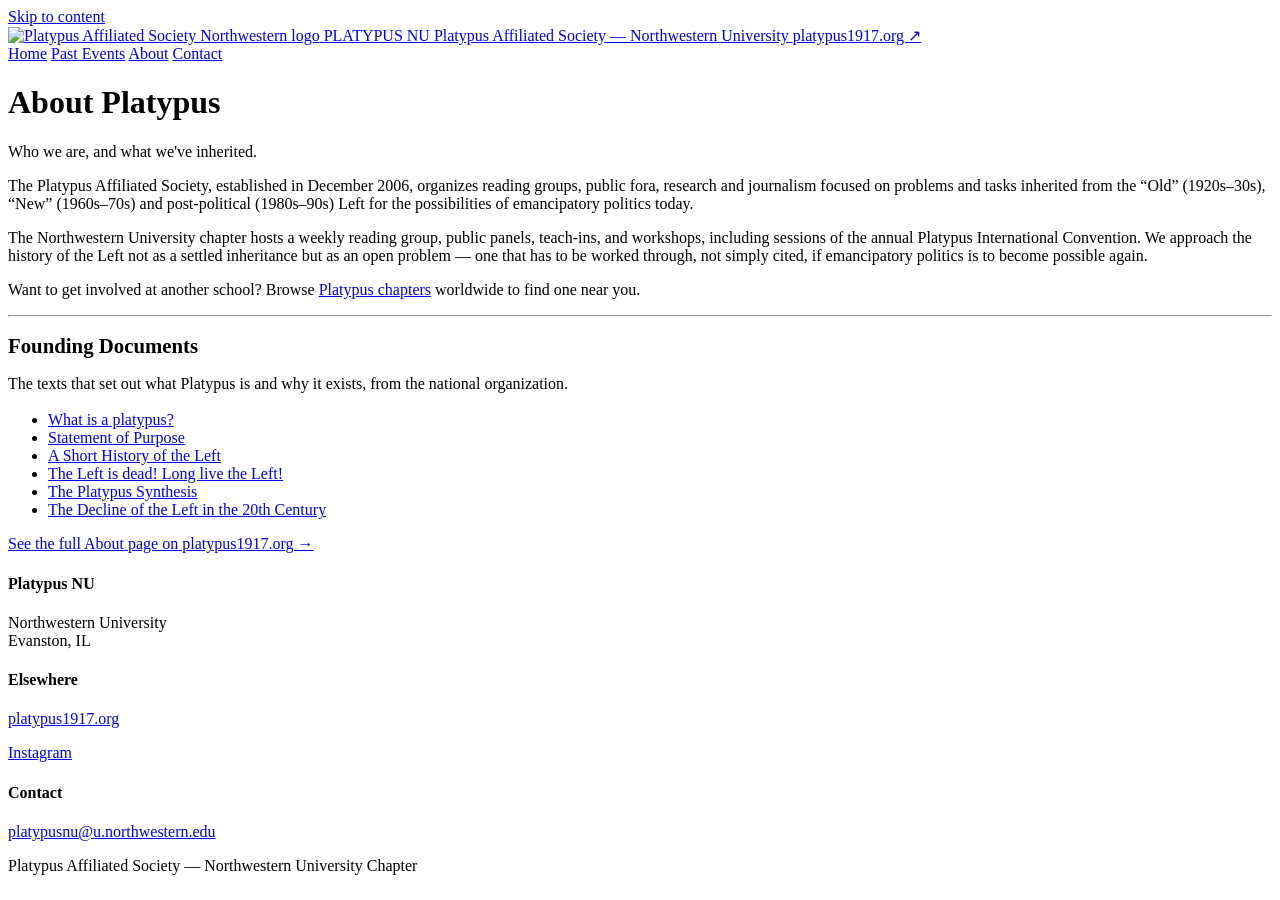
==== about.html @ c0bfe0c3 "Initial site" ====
<!DOCTYPE html>
<html lang="en">
<head>
<meta charset="UTF-8">
<meta name="viewport" content="width=device-width, initial-scale=1">
<title>About — Platypus NU</title>
<meta name="description" content="About the Platypus Affiliated Society and the Northwestern University chapter.">
<link rel="icon" href="assets/img/PlatypusNU_Logo_Transparent_High_Res.png">
<link rel="stylesheet" href="assets/style.css">
</head>
<body>
<a class="skip-link" href="#main">Skip to content</a>

<header class="masthead">
  <div class="masthead-top">
    <a class="brand quiet" href="index.html">
      <img src="assets/img/PlatypusNU_Logo_Transparent_High_Res.png" alt="Platypus Affiliated Society Northwestern logo">
      <span class="brand-text">
        <span class="title">PLATYPUS NU</span>
        <span class="subtitle">Platypus Affiliated Society — Northwestern University</span>
      </span>
    </a>
    <a class="main-link" href="https://platypus1917.org" target="_blank" rel="noopener">platypus1917.org &nearr;</a>
  </div>
  <nav class="tabs" aria-label="Site sections">
    <a href="index.html">Home</a>
    <a href="events.html">Past Events</a>
    <a class="current" href="about.html">About</a>
    <a href="contact.html">Contact</a>
  </nav>
</header>

<main id="main">

  <div class="page-head">
    <h1>About Platypus</h1>
    <p class="dek">Who we are, and what we've inherited.</p>
  </div>

  <p class="blurb">The Platypus Affiliated Society, established in December 2006, organizes reading groups, public fora, research and journalism focused on problems and tasks inherited from the &ldquo;Old&rdquo; (1920s&ndash;30s), &ldquo;New&rdquo; (1960s&ndash;70s) and post-political (1980s&ndash;90s) Left for the possibilities of emancipatory politics today.</p>

  <p>The Northwestern University chapter hosts a weekly reading group, public panels, teach-ins, and workshops, including sessions of the annual Platypus International Convention. We approach the history of the Left not as a settled inheritance but as an open problem &mdash; one that has to be worked through, not simply cited, if emancipatory politics is to become possible again.</p>

  <p>Want to get involved at another school? Browse <a href="https://platypus1917.org/chapters/" target="_blank" rel="noopener">Platypus chapters</a> worldwide to find one near you.</p>

  <hr class="rule">

  <h2 style="font-size:1.3rem;">Founding Documents</h2>
  <p class="dek" style="margin-bottom:18px;">The texts that set out what Platypus is and why it exists, from the national organization.</p>

  <ul class="doc-list">
    <li><a href="https://platypus1917.org/about/what-is-a-platypus/" target="_blank" rel="noopener">What is a platypus?</a></li>
    <li><a href="https://platypus1917.org/about/statement-of-purpose/" target="_blank" rel="noopener">Statement of Purpose</a></li>
    <li><a href="https://platypus1917.org/about/a-short-history-of-the-left/" target="_blank" rel="noopener">A Short History of the Left</a></li>
    <li><a href="https://platypus1917.org/about/the-left-is-dead-long-live-the-left/" target="_blank" rel="noopener">The Left is dead! Long live the Left!</a></li>
    <li><a href="https://platypus1917.org/the-platypus-synthesis/" target="_blank" rel="noopener">The Platypus Synthesis</a></li>
    <li><a href="https://platypus1917.org/the-decline-of-the-left-in-the-20th-century/" target="_blank" rel="noopener">The Decline of the Left in the 20th Century</a></li>
  </ul>

  <p class="section-gap"><a href="https://platypus1917.org/about/" target="_blank" rel="noopener">See the full About page on platypus1917.org &rarr;</a></p>

</main>

<footer>
  <div class="footer-inner">
    <div class="col">
      <h4>Platypus NU</h4>
      <p>Northwestern University<br>Evanston, IL</p>
    </div>
    <div class="col">
      <h4>Elsewhere</h4>
      <p><a href="https://platypus1917.org" target="_blank" rel="noopener">platypus1917.org</a></p>
      <p><a href="https://instagram.com/nu.platypus" target="_blank" rel="noopener">Instagram</a></p>
    </div>
    <div class="col">
      <h4>Contact</h4>
      <p><a href="mailto:platypusnu@u.northwestern.edu">platypusnu@u.northwestern.edu</a></p>
    </div>
  </div>
  <p class="footer-bottom">Platypus Affiliated Society — Northwestern University Chapter</p>
</footer>

</body>
</html>
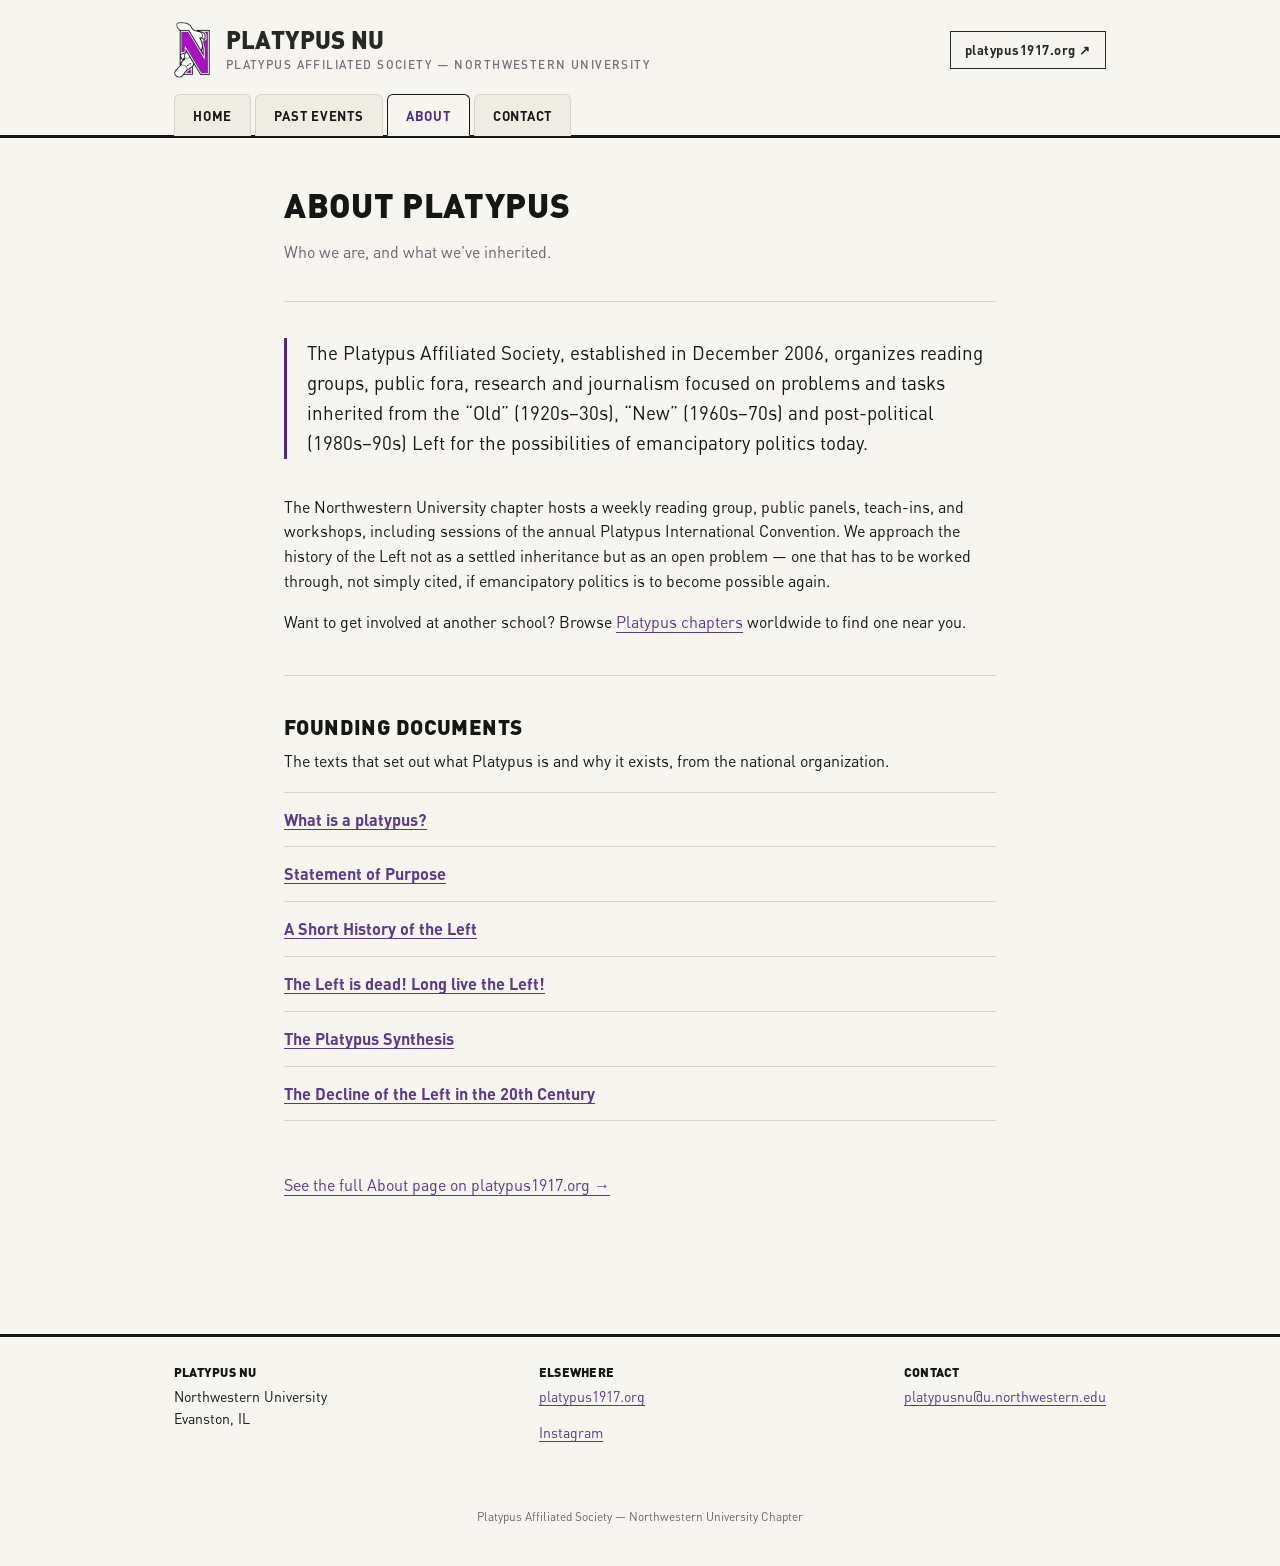
==== commit adcfaa2b: "Update about.html" ====
--- a/about.html
+++ b/about.html
@@ -5,7 +5,7 @@
 <meta name="viewport" content="width=device-width, initial-scale=1">
 <title>About — Platypus NU</title>
 <meta name="description" content="About the Platypus Affiliated Society and the Northwestern University chapter.">
-<link rel="icon" href="assets/img/PlatypusNU_Logo_Transparent_High_Res.png">
+<link rel="icon" href="assets/img/favico.ico">
 <link rel="stylesheet" href="assets/style.css">
 </head>
 <body>
@@ -14,7 +14,7 @@
 <header class="masthead">
   <div class="masthead-top">
     <a class="brand quiet" href="index.html">
-      <img src="assets/img/PlatypusNU_Logo_Transparent_High_Res.png" alt="Platypus Affiliated Society Northwestern logo">
+      <img src="assets/img/PlatypusNU-Logo-Transparent-High-Res.png" alt="Platypus Affiliated Society Northwestern logo">
       <span class="brand-text">
         <span class="title">PLATYPUS NU</span>
         <span class="subtitle">Platypus Affiliated Society — Northwestern University</span>
--- a/assets/style.css
+++ b/assets/style.css
@@ -0,0 +1,668 @@
+/* ===========================================================
+   Platypus Affiliated Society — Northwestern Chapter
+   =========================================================== */
+
+@font-face {
+  font-family: "DIN";
+  src: url("fonts/DIN-Light.otf") format("opentype");
+  font-weight: 300;
+  font-style: normal;
+}
+@font-face {
+  font-family: "DIN";
+  src: url("fonts/DIN-Regular.otf") format("opentype");
+  font-weight: 400;
+  font-style: normal;
+}
+@font-face {
+  font-family: "DIN";
+  src: url("fonts/DIN-RegularAlternate.otf") format("opentype");
+  font-weight: 400;
+  font-style: italic;
+}
+@font-face {
+  font-family: "DIN";
+  src: url("fonts/DIN-Medium.otf") format("opentype");
+  font-weight: 500;
+  font-style: normal;
+}
+@font-face {
+  font-family: "DIN";
+  src: url("fonts/DIN-Bold.otf") format("opentype");
+  font-weight: 700;
+  font-style: normal;
+}
+@font-face {
+  font-family: "DIN";
+  src: url("fonts/DIN-Black.otf") format("opentype");
+  font-weight: 900;
+  font-style: normal;
+}
+@font-face {
+  font-family: "DIN Alt";
+  src: url("fonts/DIN-BlackAlternate.otf") format("opentype");
+  font-weight: 900;
+  font-style: normal;
+}
+
+:root {
+  --paper: #f7f5f0;
+  --paper-dim: #efece4;
+  --ink: #161616;
+  --purple: #4e2a84;
+  --purple-deep: #371d5e;
+  --purple-tint: #efe9f7;
+  --rule: #d8d4cb;
+  --muted: #6b6470;
+  --stamp-red: #9c2b2b;
+  --maxw: 760px;
+}
+
+* { box-sizing: border-box; }
+
+html {
+  scroll-behavior: smooth;
+}
+
+body {
+  margin: 0;
+  background: var(--paper);
+  color: var(--ink);
+  font-family: "DIN", Arial, sans-serif;
+  font-weight: 400;
+  font-size: 16px;
+  line-height: 1.55;
+  -webkit-font-smoothing: antialiased;
+}
+
+a {
+  color: var(--purple);
+  text-decoration: none;
+  border-bottom: 1px solid currentColor;
+  opacity: 0.92;
+}
+a:hover { opacity: 1; }
+a.quiet { border-bottom: none; }
+
+h1, h2, h3, h4 {
+  font-family: "DIN", Arial, sans-serif;
+  font-weight: 900;
+  text-transform: uppercase;
+  letter-spacing: 0.02em;
+  margin: 0 0 0.5em;
+  line-height: 1.1;
+}
+
+p { margin: 0 0 1em; }
+
+.eyebrow {
+  font-weight: 500;
+  text-transform: uppercase;
+  letter-spacing: 0.14em;
+  font-size: 0.72rem;
+  color: var(--muted);
+}
+
+/* ---------- Skip link ---------- */
+.skip-link {
+  position: absolute;
+  left: -999px;
+  top: 0;
+  background: var(--purple);
+  color: #fff;
+  padding: 10px 16px;
+  z-index: 999;
+}
+.skip-link:focus {
+  left: 12px;
+  top: 12px;
+}
+
+:focus-visible {
+  outline: 3px solid var(--purple);
+  outline-offset: 2px;
+}
+
+/* ---------- Masthead ---------- */
+.masthead {
+  border-bottom: 3px solid var(--ink);
+  background: var(--paper);
+}
+
+.masthead-top {
+  max-width: 980px;
+  margin: 0 auto;
+  display: flex;
+  align-items: center;
+  justify-content: space-between;
+  gap: 20px;
+  padding: 22px 24px 16px;
+}
+
+.brand {
+  display: flex;
+  align-items: center;
+  gap: 16px;
+  border-bottom: none;
+}
+
+.brand img {
+  height: 56px;
+  width: auto;
+  display: block;
+}
+
+.brand-text {
+  display: flex;
+  flex-direction: column;
+}
+
+.brand-text .title {
+  font-family: "DIN Alt", "DIN", Arial, sans-serif;
+  font-weight: 900;
+  font-size: 1.5rem;
+  letter-spacing: 0.01em;
+  line-height: 1;
+  color: var(--ink);
+}
+
+.brand-text .subtitle {
+  margin-top: 4px;
+  font-size: 0.74rem;
+  letter-spacing: 0.12em;
+  text-transform: uppercase;
+  color: var(--muted);
+  font-weight: 500;
+}
+
+.main-link {
+  font-size: 0.82rem;
+  font-weight: 700;
+  letter-spacing: 0.04em;
+  white-space: nowrap;
+  border: 1.5px solid var(--ink);
+  padding: 8px 14px;
+  border-bottom: 1.5px solid var(--ink);
+  color: var(--ink);
+  transition: background 0.15s, color 0.15s;
+}
+.main-link:hover {
+  background: var(--ink);
+  color: var(--paper);
+}
+
+/* tab nav styled like index-card tabs */
+nav.tabs {
+  max-width: 980px;
+  margin: 0 auto;
+  display: flex;
+  flex-wrap: wrap;
+  gap: 0;
+  padding: 0 24px;
+}
+
+nav.tabs a {
+  border-bottom: none;
+  font-weight: 700;
+  text-transform: uppercase;
+  letter-spacing: 0.06em;
+  font-size: 0.82rem;
+  padding: 11px 18px 9px;
+  color: var(--ink);
+  border: 1px solid var(--rule);
+  border-bottom: none;
+  border-radius: 6px 6px 0 0;
+  background: var(--paper-dim);
+  margin-bottom: -1px;
+  margin-right: 4px;
+  opacity: 1;
+}
+
+nav.tabs a.current {
+  background: var(--paper);
+  border-color: var(--ink);
+  border-bottom: 1px solid var(--paper);
+  color: var(--purple);
+}
+
+nav.tabs a:hover:not(.current) {
+  background: #fff;
+}
+
+/* ---------- Layout shell ---------- */
+main {
+  max-width: var(--maxw);
+  margin: 0 auto;
+  padding: 48px 24px 80px;
+}
+
+.wide main { max-width: 880px; }
+
+footer {
+  border-top: 3px solid var(--ink);
+  margin-top: 40px;
+}
+
+.footer-inner {
+  max-width: 980px;
+  margin: 0 auto;
+  padding: 28px 24px 36px;
+  display: flex;
+  flex-wrap: wrap;
+  gap: 24px;
+  justify-content: space-between;
+  align-items: flex-start;
+}
+
+.footer-inner .col {
+  min-width: 200px;
+}
+
+.footer-inner h4 {
+  font-size: 0.78rem;
+  margin-bottom: 0.6em;
+}
+
+.footer-inner p, .footer-inner a {
+  font-size: 0.88rem;
+}
+
+.footer-bottom {
+  text-align: center;
+  font-size: 0.74rem;
+  color: var(--muted);
+  padding: 14px 0 28px;
+}
+
+/* ---------- Page header block ---------- */
+.page-head {
+  margin-bottom: 36px;
+  border-bottom: 1px solid var(--rule);
+  padding-bottom: 20px;
+}
+
+.page-head h1 {
+  font-size: 2.1rem;
+}
+
+.page-head .dek {
+  color: var(--muted);
+  font-size: 1rem;
+  max-width: 60ch;
+}
+
+/* ---------- Bulletin board (landing page) ---------- */
+.board {
+  display: grid;
+  grid-template-columns: 1fr 1fr;
+  gap: 18px;
+  margin-bottom: 8px;
+}
+
+.board .card.span-2 { grid-column: 1 / -1; }
+
+.card {
+  position: relative;
+  background: #fff;
+  border: 1px solid var(--rule);
+  padding: 22px 22px 20px;
+  box-shadow: 2px 3px 0 rgba(22,22,22,0.05);
+}
+
+.card .eyebrow { margin-bottom: 8px; }
+
+.card h2 {
+  font-size: 1.05rem;
+  margin-bottom: 14px;
+}
+
+.pin {
+  position: absolute;
+  top: -9px;
+  left: 22px;
+  width: 18px;
+  height: 18px;
+  border-radius: 50%;
+  background: var(--purple);
+  box-shadow: 0 2px 3px rgba(0,0,0,0.25);
+}
+
+.card.tilt-l { transform: rotate(-0.6deg); }
+.card.tilt-r { transform: rotate(0.5deg); }
+
+/* schedule card */
+.sched-row {
+  display: flex;
+  justify-content: space-between;
+  gap: 12px;
+  padding: 9px 0;
+  border-bottom: 1px dashed var(--rule);
+  font-size: 0.93rem;
+}
+.sched-row:last-child { border-bottom: none; }
+.sched-row .what { font-weight: 700; }
+.sched-row .when { color: var(--muted); text-align: right; }
+
+/* events feed (mini, on landing) */
+.event-mini {
+  padding: 10px 0;
+  border-bottom: 1px solid var(--rule);
+}
+.event-mini:last-child { border-bottom: none; }
+.event-mini .date-tag {
+  display: inline-block;
+  font-size: 0.7rem;
+  font-weight: 700;
+  letter-spacing: 0.06em;
+  text-transform: uppercase;
+  color: var(--purple);
+  margin-bottom: 3px;
+}
+.event-mini .name { font-weight: 700; font-size: 0.97rem; }
+.event-mini .meta { color: var(--muted); font-size: 0.84rem; }
+
+.empty-note {
+  color: var(--muted);
+  font-style: italic;
+  font-size: 0.92rem;
+  padding: 6px 0 2px;
+}
+
+/* publication card */
+.pub-issue-num {
+  font-family: "DIN Alt", "DIN", Arial, sans-serif;
+  font-weight: 900;
+  font-size: 2.1rem;
+  color: var(--purple);
+  line-height: 1;
+}
+.pub-card h3 {
+  font-size: 1rem;
+  text-transform: none;
+  letter-spacing: normal;
+  margin: 6px 0 4px;
+}
+.pub-card .byline {
+  font-size: 0.82rem;
+  color: var(--muted);
+  margin-bottom: 8px;
+}
+.pub-card .excerpt {
+  font-size: 0.92rem;
+  color: var(--ink);
+}
+
+.pub-card-head {
+  display: flex;
+  align-items: center;
+  justify-content: space-between;
+  gap: 12px;
+}
+
+.pub-nav {
+  display: flex;
+  align-items: center;
+  gap: 8px;
+}
+
+.pub-nav button {
+  font-family: inherit;
+  font-size: 0.85rem;
+  font-weight: 700;
+  width: 26px;
+  height: 26px;
+  border: 1px solid var(--rule);
+  background: var(--paper-dim);
+  color: var(--ink);
+  cursor: pointer;
+  line-height: 1;
+}
+
+.pub-nav button:hover {
+  background: var(--purple);
+  color: #fff;
+  border-color: var(--purple);
+}
+
+.pub-counter {
+  font-size: 0.72rem;
+  color: var(--muted);
+  letter-spacing: 0.05em;
+  min-width: 32px;
+  text-align: center;
+}
+
+.read-more {
+  display: inline-block;
+  margin-top: 10px;
+  font-size: 0.8rem;
+  font-weight: 700;
+  text-transform: uppercase;
+  letter-spacing: 0.05em;
+}
+
+/* instagram feed */
+.ig-strip {
+  margin-top: 8px;
+}
+.ig-handle {
+  font-weight: 700;
+}
+.ig-grid {
+  display: grid;
+  grid-template-columns: repeat(3, 1fr);
+  gap: 10px;
+  margin-top: 12px;
+}
+.ig-tile {
+  aspect-ratio: 1 / 1;
+  background: var(--purple-tint);
+  border: 1px solid var(--rule);
+  display: flex;
+  align-items: center;
+  justify-content: center;
+  padding: 10px;
+  text-align: center;
+  font-size: 0.74rem;
+  color: var(--purple-deep);
+  line-height: 1.3;
+}
+.ig-tile .tag {
+  font-weight: 700;
+  display: block;
+  margin-bottom: 4px;
+}
+
+/* ---------- Past events feed ---------- */
+.events-feed {
+  border-top: 1px solid var(--rule);
+}
+
+.event-row {
+  display: grid;
+  grid-template-columns: 132px 1fr;
+  gap: 18px;
+  padding: 18px 0;
+  border-bottom: 1px solid var(--rule);
+}
+
+.event-row .date-col {
+  font-size: 0.82rem;
+  color: var(--muted);
+  font-weight: 500;
+  padding-top: 2px;
+}
+
+.event-row .date-col .year {
+  display: block;
+  font-family: "DIN Alt", "DIN", Arial, sans-serif;
+  font-weight: 900;
+  font-size: 1.5rem;
+  color: var(--ink);
+  line-height: 1;
+  margin-bottom: 2px;
+}
+
+.event-row h3 {
+  font-size: 1.02rem;
+  text-transform: none;
+  letter-spacing: normal;
+  font-weight: 700;
+  margin-bottom: 4px;
+}
+
+.event-row .tagline {
+  font-size: 0.8rem;
+  text-transform: uppercase;
+  letter-spacing: 0.05em;
+  color: var(--purple);
+  font-weight: 700;
+  margin-bottom: 4px;
+}
+
+.event-row .extra-link {
+  font-size: 0.86rem;
+  display: block;
+  margin-top: 4px;
+}
+
+.filter-bar {
+  display: flex;
+  flex-wrap: wrap;
+  gap: 8px;
+  margin-bottom: 28px;
+}
+
+.filter-bar button {
+  font-family: inherit;
+  font-size: 0.78rem;
+  font-weight: 700;
+  text-transform: uppercase;
+  letter-spacing: 0.05em;
+  padding: 7px 13px;
+  background: var(--paper-dim);
+  border: 1px solid var(--rule);
+  color: var(--ink);
+  cursor: pointer;
+}
+
+.filter-bar button.active {
+  background: var(--purple);
+  color: #fff;
+  border-color: var(--purple);
+}
+
+.search-box {
+  margin-bottom: 22px;
+}
+.search-box input {
+  width: 100%;
+  font-family: inherit;
+  font-size: 0.95rem;
+  padding: 11px 14px;
+  border: 1px solid var(--ink);
+  background: #fff;
+}
+
+/* ---------- About page ---------- */
+.blurb {
+  font-size: 1.18rem;
+  line-height: 1.6;
+  font-weight: 400;
+  border-left: 3px solid var(--purple);
+  padding-left: 20px;
+  margin: 0 0 36px;
+  color: var(--ink);
+}
+
+.doc-list {
+  list-style: none;
+  padding: 0;
+  margin: 0;
+}
+
+.doc-list li {
+  border-bottom: 1px solid var(--rule);
+  padding: 14px 0;
+}
+
+.doc-list li:first-child { border-top: 1px solid var(--rule); }
+
+.doc-list a {
+  font-weight: 700;
+  font-size: 1.02rem;
+}
+
+/* ---------- Contact page ---------- */
+.contact-grid {
+  display: grid;
+  gap: 16px;
+}
+
+.contact-card {
+  background: #fff;
+  border: 1px solid var(--rule);
+  padding: 20px 22px;
+  display: flex;
+  align-items: center;
+  gap: 16px;
+}
+
+.contact-card .glyph {
+  font-family: "DIN Alt", "DIN", Arial, sans-serif;
+  font-weight: 900;
+  font-size: 1.3rem;
+  color: var(--purple);
+  width: 40px;
+  text-align: center;
+  flex: none;
+}
+
+.contact-card .label {
+  font-size: 0.74rem;
+  text-transform: uppercase;
+  letter-spacing: 0.1em;
+  color: var(--muted);
+  margin-bottom: 2px;
+}
+
+.contact-card a {
+  font-size: 1.02rem;
+  font-weight: 700;
+}
+
+/* ---------- Buttons / misc ---------- */
+.btn-primary {
+  display: inline-block;
+  background: var(--purple);
+  color: #fff;
+  font-weight: 700;
+  text-transform: uppercase;
+  letter-spacing: 0.05em;
+  font-size: 0.84rem;
+  padding: 12px 22px;
+  border: none;
+  border-bottom: none;
+}
+.btn-primary:hover { background: var(--purple-deep); }
+
+.section-gap { margin-top: 52px; }
+
+hr.rule {
+  border: none;
+  border-top: 1px solid var(--rule);
+  margin: 40px 0;
+}
+
+/* ---------- Responsive ---------- */
+@media (max-width: 640px) {
+  .board { grid-template-columns: 1fr; }
+  .masthead-top { flex-direction: column; align-items: flex-start; gap: 14px; }
+  .event-row { grid-template-columns: 1fr; gap: 4px; }
+  .event-row .date-col { display: flex; align-items: baseline; gap: 8px; }
+  .ig-grid { grid-template-columns: repeat(3, 1fr); }
+}
+
+@media (prefers-reduced-motion: reduce) {
+  * { scroll-behavior: auto !important; transition: none !important; }
+}
